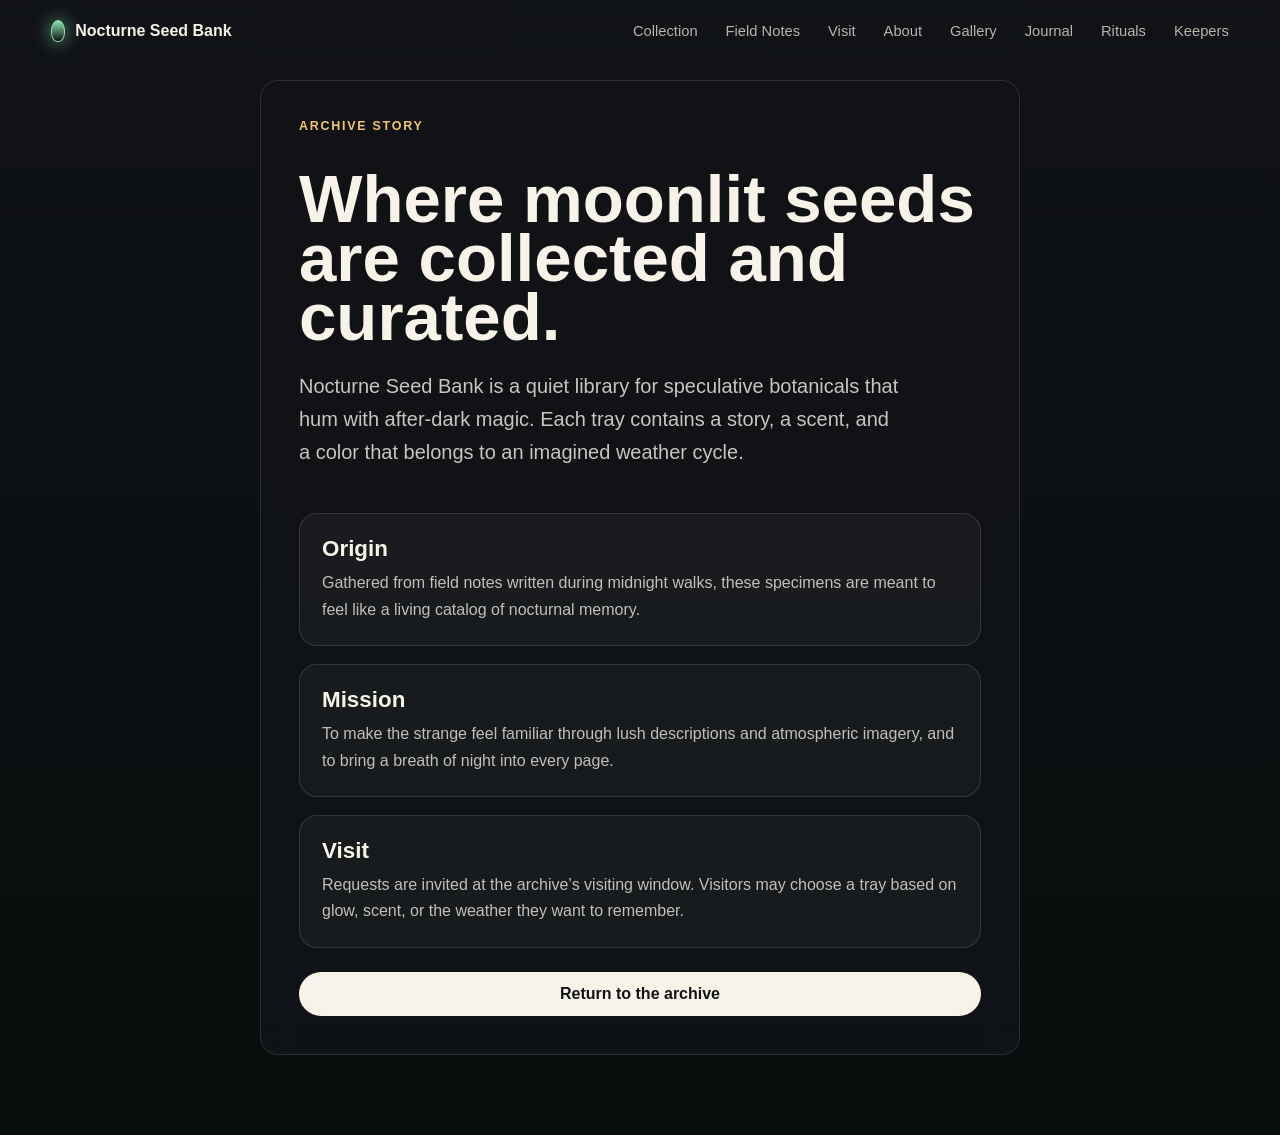
==== about.html @ 16e4c2e8 "second commit" ====
<!DOCTYPE html>
<html lang="en">
<head>
  <meta charset="UTF-8">
  <meta name="viewport" content="width=device-width, initial-scale=1.0">
  <title>About | Nocturne Seed Bank</title>
  <link rel="stylesheet" href="styles.css">
</head>
<body>
  <header class="site-header">
    <a class="brand" href="index.html" aria-label="Nocturne Seed Bank home">
      <span class="brand-mark"></span>
      Nocturne Seed Bank
    </a>
    <nav aria-label="Primary navigation">
      <a href="index.html#collection">Collection</a>
      <a href="index.html#field-notes">Field Notes</a>
      <a href="index.html#visit">Visit</a>
      <a href="about.html">About</a>
      <a href="gallery.html">Gallery</a>
      <a href="journal.html">Journal</a>
      <a href="rituals.html">Rituals</a>
      <a href="keepers.html">Keepers</a>
    </nav>
  </header>

  <main class="about-page">
    <section class="about-panel">
      <p class="eyebrow">Archive story</p>
      <h1>Where moonlit seeds are collected and curated.</h1>
      <p class="lede">Nocturne Seed Bank is a quiet library for speculative botanicals that hum with after-dark magic. Each tray contains a story, a scent, and a color that belongs to an imagined weather cycle.</p>

      <div class="about-grid">
        <article>
          <h2>Origin</h2>
          <p>Gathered from field notes written during midnight walks, these specimens are meant to feel like a living catalog of nocturnal memory.</p>
        </article>
        <article>
          <h2>Mission</h2>
          <p>To make the strange feel familiar through lush descriptions and atmospheric imagery, and to bring a breath of night into every page.</p>
        </article>
        <article>
          <h2>Visit</h2>
          <p>Requests are invited at the archive’s visiting window. Visitors may choose a tray based on glow, scent, or the weather they want to remember.</p>
        </article>
      </div>

      <a class="button primary" href="index.html">Return to the archive</a>
    </section>
  </main>
</body>
</html>
---- styles.css ----
:root {
  --ink: #111317;
  --paper: #f8f3e8;
  --mist: rgba(248, 243, 232, 0.76);
  --line: rgba(248, 243, 232, 0.26);
  --green: #8de3b3;
  --gold: #f2c66d;
  --coral: #ee866f;
  --blue: #8ab8ff;
}

* {
  box-sizing: border-box;
}

html {
  scroll-behavior: smooth;
}

body {
  min-height: 100vh;
  margin: 0;
  font-family: Arial, Helvetica, sans-serif;
  background: #111317;
  color: var(--paper);
}

body::before {
  position: fixed;
  inset: 0;
  z-index: -2;
  content: "";
  background:
    radial-gradient(circle at 12% 18%, rgba(141, 227, 179, 0.16), transparent 24rem),
    radial-gradient(circle at 84% 28%, rgba(238, 134, 111, 0.14), transparent 22rem),
    linear-gradient(145deg, #111317 0%, #19221d 45%, #271f1d 100%);
}

a {
  color: inherit;
  text-decoration: none;
}

#seed-canvas {
  position: fixed;
  inset: 0;
  z-index: -1;
  width: 100%;
  height: 100%;
}

.site-header {
  position: fixed;
  top: 0;
  left: 0;
  right: 0;
  z-index: 5;
  display: flex;
  align-items: center;
  justify-content: space-between;
  gap: 24px;
  padding: 20px clamp(18px, 4vw, 56px);
  background: linear-gradient(to bottom, rgba(17, 19, 23, 0.88), rgba(17, 19, 23, 0));
}

.brand,
nav {
  display: flex;
  align-items: center;
}

.brand {
  gap: 10px;
  font-weight: 700;
}

.brand-mark {
  width: 14px;
  height: 22px;
  border: 1px solid var(--green);
  border-radius: 50% 50% 44% 44%;
  background: linear-gradient(var(--green), transparent);
  box-shadow: 0 0 18px rgba(141, 227, 179, 0.72);
}

nav {
  gap: clamp(12px, 3vw, 28px);
  color: rgba(248, 243, 232, 0.72);
  font-size: 0.92rem;
}

nav a:hover {
  color: var(--paper);
}

main {
  position: relative;
  z-index: 1;
}

.hero {
  display: grid;
  grid-template-columns: minmax(0, 1.1fr) minmax(280px, 0.7fr);
  align-items: end;
  gap: clamp(32px, 7vw, 96px);
  min-height: 92vh;
  padding: 112px clamp(18px, 6vw, 84px) 56px;
}

.hero-copy {
  max-width: 760px;
}

.eyebrow {
  margin: 0 0 12px;
  color: var(--gold);
  font-size: 0.78rem;
  font-weight: 700;
  letter-spacing: 0.14em;
  text-transform: uppercase;
}

h1,
h2,
h3,
p {
  margin-top: 0;
}

h1 {
  max-width: 920px;
  margin-bottom: 22px;
  font-size: clamp(3.3rem, 9vw, 8.7rem);
  line-height: 0.88;
}

.lede {
  max-width: 600px;
  color: rgba(248, 243, 232, 0.8);
  font-size: clamp(1rem, 2vw, 1.25rem);
  line-height: 1.65;
}

.hero-actions {
  display: flex;
  flex-wrap: wrap;
  gap: 12px;
  margin-top: 30px;
}

.button {
  display: inline-flex;
  align-items: center;
  justify-content: center;
  min-height: 44px;
  padding: 0 18px;
  border: 1px solid rgba(248, 243, 232, 0.32);
  border-radius: 999px;
  color: var(--paper);
  font: inherit;
  font-weight: 700;
  cursor: pointer;
}

.button.primary {
  border-color: transparent;
  background: var(--paper);
  color: var(--ink);
}

.button.ghost {
  background: rgba(248, 243, 232, 0.08);
}

.button:hover {
  transform: translateY(-1px);
}

.specimen-panel {
  padding: 26px;
  border: 1px solid var(--line);
  border-radius: 8px;
  background: rgba(17, 19, 23, 0.56);
  backdrop-filter: blur(18px);
}

.panel-label {
  margin-bottom: 10px;
  color: var(--green);
  font-size: 0.78rem;
  font-weight: 700;
  text-transform: uppercase;
}

.specimen-panel h2 {
  margin-bottom: 12px;
  font-size: clamp(1.8rem, 4vw, 3rem);
}

.specimen-panel p {
  color: rgba(248, 243, 232, 0.76);
  line-height: 1.55;
}

dl {
  display: grid;
  grid-template-columns: repeat(3, 1fr);
  gap: 14px;
  margin: 24px 0 0;
}

dt {
  color: rgba(248, 243, 232, 0.5);
  font-size: 0.72rem;
  text-transform: uppercase;
}

dd {
  margin: 5px 0 0;
  font-weight: 700;
}

.collection,
.notes,
.visit {
  padding: 70px clamp(18px, 6vw, 84px);
}

.section-heading {
  display: flex;
  align-items: end;
  justify-content: space-between;
  gap: 24px;
  margin-bottom: 24px;
}

.section-heading h2,
.visit h2 {
  margin-bottom: 0;
  font-size: clamp(2rem, 5vw, 4.4rem);
  line-height: 0.96;
}

.seed-grid {
  display: grid;
  grid-template-columns: repeat(3, minmax(0, 1fr));
  gap: 16px;
}

  .collection-tools {
    display: grid;
    gap: 12px;
    margin-bottom: 18px;
    max-width: 520px;
  }

  .collection-tools label {
    font-size: 0.95rem;
    color: rgba(248, 243, 232, 0.78);
    font-weight: 700;
  }

  .search-input,
  .notes-form-row input {
    width: 100%;
    min-height: 46px;
    padding: 0 16px;
    border: 1px solid rgba(248, 243, 232, 0.22);
    border-radius: 999px;
    background: rgba(17, 19, 23, 0.64);
    color: var(--paper);
    font: inherit;
  }

  .search-input::placeholder,
  .notes-form-row input::placeholder {
    color: rgba(248, 243, 232, 0.52);
  }

  .no-results {
    color: rgba(248, 243, 232, 0.68);
    font-style: italic;
  }

  .seed-card {
    min-height: 230px;
    padding: 22px;
    border: 1px solid rgba(17, 19, 23, 0.12);
    border-radius: 8px;
    background: var(--mist);
    color: var(--ink);
    transition: transform 0.24s ease, box-shadow 0.24s ease, border-color 0.24s ease;
  }

  .seed-card:hover,
  .seed-card--active {
    transform: translateY(-4px);
    box-shadow: 0 22px 56px rgba(0, 0, 0, 0.12);
    border-color: rgba(248, 243, 232, 0.38);
  }

  .seed-card h3 {
    margin-bottom: 10px;
    font-size: 1.35rem;
  }

  .seed-card p {
    margin-bottom: 0;
    color: rgba(17, 19, 23, 0.74);
    line-height: 1.55;
  }

  .seed-swatch {
    display: block;
    width: 46px;
    height: 46px;
    margin-bottom: 42px;
    border-radius: 50%;
  }

  .seed-swatch--0 {
    background: radial-gradient(circle, #d9ffe8, var(--green));
  }

  .seed-swatch--1 {
    background: radial-gradient(circle, #ffe1ca, var(--coral));
  }

  .seed-swatch--2 {
    background: radial-gradient(circle, #edf4ff, var(--blue));
  }

  .notes-content {
    display: grid;
    gap: 22px;
  }

  .notes-form {
    display: grid;
    gap: 12px;
  }

  .notes-form-row {
    display: flex;
    gap: 12px;
    flex-wrap: wrap;
  }

  .notes-form-row button {
    flex: 1 1 auto;
    min-width: 160px;
  }

  .notes ol {
    display: grid;
    gap: 14px;
    margin: 0;
    padding-left: 1.25rem;
    color: rgba(248, 243, 232, 0.82);
    font-size: clamp(1.1rem, 2vw, 1.6rem);
    line-height: 1.42;
  }

.notes {
  display: grid;
  grid-template-columns: 0.75fr 1fr;
  gap: clamp(28px, 6vw, 72px);
  background: rgba(248, 243, 232, 0.08);
}

.notes ol {
  display: grid;
  gap: 14px;
  margin: 0;
  padding-left: 1.25rem;
  color: rgba(248, 243, 232, 0.82);
  font-size: clamp(1.1rem, 2vw, 1.6rem);
  line-height: 1.42;
}

.visit {
  display: flex;
  align-items: center;
  justify-content: space-between;
  gap: 28px;
  min-height: 46vh;
}

.visit-page {
  min-height: 100vh;
  display: grid;
  place-items: center;
  padding: 80px 18px;
  background: linear-gradient(180deg, rgba(17, 19, 23, 1) 0%, rgba(22, 28, 24, 0.94) 100%);
}

.about-page {
  min-height: 100vh;
  display: grid;
  place-items: center;
  padding: 80px 18px;
  background: linear-gradient(180deg, rgba(17, 19, 23, 1) 0%, rgba(9, 13, 13, 0.98) 100%);
}

.about-panel {
  width: min(760px, 100%);
  padding: 38px;
  border: 1px solid rgba(248, 243, 232, 0.12);
  border-radius: 18px;
  background: rgba(17, 19, 23, 0.92);
  backdrop-filter: blur(18px);
  display: grid;
  gap: 24px;
}

.about-panel h1 {
  margin-bottom: 0;
  font-size: clamp(2.8rem, 6vw, 4.2rem);
}

.about-grid {
  display: grid;
  gap: 18px;
}

.about-grid article {
  padding: 22px;
  border: 1px solid rgba(248, 243, 232, 0.12);
  border-radius: 18px;
  background: rgba(248, 243, 232, 0.04);
}

.about-grid h2 {
  margin: 0 0 8px;
  font-size: 1.4rem;
}

.about-grid p {
  margin: 0;
  color: rgba(248, 243, 232, 0.76);
  line-height: 1.65;
}

.gallery-page {
  min-height: 100vh;
  display: grid;
  place-items: center;
  padding: 80px 18px;
  background: linear-gradient(180deg, rgba(17, 19, 23, 1) 0%, rgba(10, 15, 18, 0.98) 100%);
}

.gallery-panel {
  width: min(860px, 100%);
  padding: 38px;
  border: 1px solid rgba(248, 243, 232, 0.12);
  border-radius: 18px;
  background: rgba(17, 19, 23, 0.92);
  backdrop-filter: blur(18px);
  display: grid;
  gap: 24px;
}

.gallery-grid {
  display: grid;
  grid-template-columns: repeat(3, minmax(0, 1fr));
  gap: 18px;
}

.gallery-card {
  padding: 24px;
  border-radius: 18px;
  color: var(--ink);
  min-height: 200px;
  display: grid;
  gap: 14px;
  border: 1px solid rgba(248, 243, 232, 0.1);
  background: rgba(248, 243, 232, 0.05);
}

.gallery-card h2 {
  margin: 0;
  font-size: 1.45rem;
}

.gallery-card p {
  margin: 0;
  color: rgba(17, 19, 23, 0.76);
  line-height: 1.6;
}

.gallery-card--mint {
  background: linear-gradient(180deg, rgba(141, 227, 179, 0.18), rgba(255, 255, 255, 0.05));
}

.gallery-card--coral {
  background: linear-gradient(180deg, rgba(238, 134, 111, 0.18), rgba(255, 255, 255, 0.05));
}

.gallery-card--blue {
  background: linear-gradient(180deg, rgba(138, 184, 255, 0.16), rgba(255, 255, 255, 0.05));
}

.gallery-card--gold {
  background: linear-gradient(180deg, rgba(242, 198, 109, 0.18), rgba(255, 255, 255, 0.05));
}

.gallery-card--rose {
  background: linear-gradient(180deg, rgba(245, 171, 184, 0.18), rgba(255, 255, 255, 0.05));
}

.gallery-card--blue-dark {
  background: linear-gradient(180deg, rgba(119, 148, 214, 0.18), rgba(255, 255, 255, 0.05));
}

.journal-page {
  min-height: 100vh;
  display: grid;
  place-items: center;
  padding: 80px 18px;
  background: linear-gradient(180deg, rgba(17, 19, 23, 1) 0%, rgba(9, 13, 13, 0.98) 100%);
}

.journal-panel {
  width: min(760px, 100%);
  padding: 38px;
  border: 1px solid rgba(248, 243, 232, 0.12);
  border-radius: 18px;
  background: rgba(17, 19, 23, 0.92);
  backdrop-filter: blur(18px);
  display: grid;
  gap: 24px;
}

.journal-grid {
  display: grid;
  gap: 18px;
  grid-template-columns: 1fr;
}

.journal-grid article {
  padding: 24px;
  border-radius: 18px;
  background: rgba(248, 243, 232, 0.05);
  border: 1px solid rgba(248, 243, 232, 0.1);
  display: grid;
  gap: 14px;
}

.journal-grid time {
  display: block;
  color: rgba(248, 243, 232, 0.62);
  letter-spacing: 0.12em;
  text-transform: uppercase;
  font-size: 0.87rem;
}

.rituals-page,
.keepers-page {
  min-height: 100vh;
  display: grid;
  place-items: center;
  padding: 80px 18px;
  background: linear-gradient(180deg, rgba(17, 19, 23, 1) 0%, rgba(9, 13, 13, 0.98) 100%);
}

.rituals-panel,
.keepers-panel {
  width: min(760px, 100%);
  padding: 38px;
  border: 1px solid rgba(248, 243, 232, 0.12);
  border-radius: 18px;
  background: rgba(17, 19, 23, 0.92);
  backdrop-filter: blur(18px);
  display: grid;
  gap: 24px;
}

.rituals-list,
.keepers-grid {
  display: grid;
  gap: 18px;
  grid-template-columns: repeat(3, minmax(0, 1fr));
}

.rituals-list article,
.keepers-grid article {
  padding: 24px;
  border-radius: 18px;
  background: rgba(248, 243, 232, 0.05);
  border: 1px solid rgba(248, 243, 232, 0.1);
  display: grid;
  gap: 14px;
}

.rituals-list article h2,
.keepers-grid article h2 {
  margin: 0;
  font-size: 1.45rem;
}

.rituals-list article p,
.keepers-grid article p {
  margin: 0;
  color: rgba(17, 19, 23, 0.76);
  line-height: 1.6;
}

@media (max-width: 820px) {
  .gallery-grid,
  .journal-grid,
  .rituals-list,
  .keepers-grid {
    grid-template-columns: 1fr;
  }

  .journal-page,
  .gallery-page,
  .about-page,
  .visit-page {
    padding: 40px 18px;
  }

  .journal-panel,
  .gallery-panel,
  .about-panel,
  .visit-panel {
    width: 100%;
    padding: 28px;
  }

  .visit-panel {
    width: min(740px, 100%);
    padding: 38px;
    border: 1px solid rgba(248, 243, 232, 0.12);
    border-radius: 18px;
    background: rgba(17, 19, 23, 0.88);
    backdrop-filter: blur(24px);
  }

  .request-form {
    display: grid;
    gap: 16px;
    margin-top: 24px;
  }

  .request-form label {
    color: rgba(248, 243, 232, 0.82);
    font-weight: 700;
  }

  .request-form input,
  .request-form textarea {
    width: 100%;
    padding: 16px 18px;
    border: 1px solid rgba(248, 243, 232, 0.16);
    border-radius: 14px;
    background: rgba(248, 243, 232, 0.04);
    color: var(--paper);
    font: inherit;
  }

  .request-form textarea {
    resize: vertical;
    min-height: 140px;
  }

  .note {
    margin-top: 18px;
    color: rgba(248, 243, 232, 0.68);
    font-size: 0.95rem;
  }
}

@media (max-width: 820px) {
  .site-header {
    position: absolute;
    align-items: flex-start;
  }

  nav {
    display: none;
  }

  .hero,
  .notes,
  .visit {
    grid-template-columns: 1fr;
  }

  .hero {
    min-height: auto;
    padding-top: 112px;
  }

  .seed-grid {
    grid-template-columns: 1fr;
  }

  .visit {
    align-items: flex-start;
    flex-direction: column;
  }

  dl {
    grid-template-columns: 1fr;
  }
}
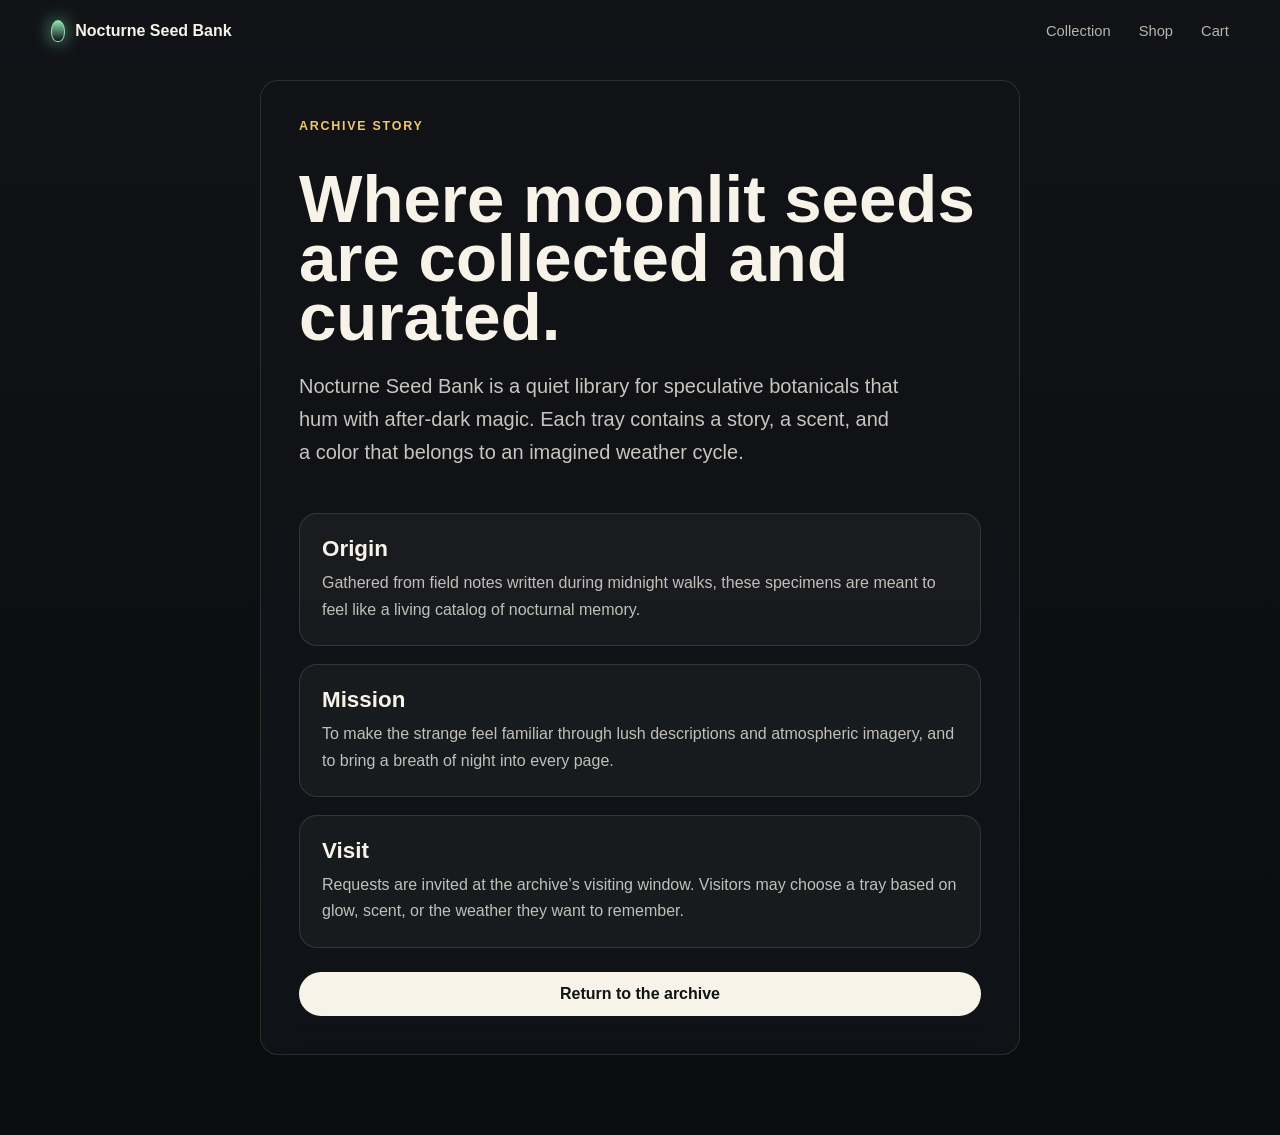
==== commit 5bd06f46: "second commit" ====
--- a/about.html
+++ b/about.html
@@ -14,13 +14,8 @@
     </a>
     <nav aria-label="Primary navigation">
       <a href="index.html#collection">Collection</a>
-      <a href="index.html#field-notes">Field Notes</a>
-      <a href="index.html#visit">Visit</a>
-      <a href="about.html">About</a>
-      <a href="gallery.html">Gallery</a>
-      <a href="journal.html">Journal</a>
-      <a href="rituals.html">Rituals</a>
-      <a href="keepers.html">Keepers</a>
+      <a href="gallery.html">Shop</a>
+      <a href="cart.html">Cart</a>
     </nav>
   </header>
 
--- a/styles.css
+++ b/styles.css
@@ -605,12 +605,345 @@
   line-height: 1.6;
 }
 
+/* Ecommerce Styles */
+.shop-page,
+.cart-page,
+.checkout-page,
+.confirmation-page {
+  min-height: 100vh;
+  display: grid;
+  place-items: center;
+  padding: 80px 18px;
+  background: linear-gradient(180deg, rgba(17, 19, 23, 1) 0%, rgba(10, 12, 15, 0.98) 100%);
+}
+
+.shop-panel,
+.cart-panel,
+.checkout-panel,
+.confirmation-panel {
+  width: min(960px, 100%);
+  padding: 38px;
+  border: 1px solid rgba(248, 243, 232, 0.12);
+  border-radius: 18px;
+  background: rgba(17, 19, 23, 0.92);
+  backdrop-filter: blur(18px);
+  display: grid;
+  gap: 24px;
+}
+
+.products-grid {
+  display: grid;
+  grid-template-columns: repeat(3, minmax(0, 1fr));
+  gap: 18px;
+}
+
+.product-card {
+  padding: 24px;
+  border-radius: 18px;
+  color: var(--ink);
+  min-height: 280px;
+  display: grid;
+  gap: 14px;
+  border: 1px solid rgba(248, 243, 232, 0.1);
+  background: rgba(248, 243, 232, 0.05);
+  position: relative;
+}
+
+.product-card h2 {
+  margin: 0;
+  font-size: 1.35rem;
+}
+
+.product-card p {
+  margin: 0;
+  color: rgba(17, 19, 23, 0.76);
+  line-height: 1.5;
+}
+
+.product-card dl {
+  display: grid;
+  grid-template-columns: 1fr;
+  gap: 8px;
+  margin: 0;
+}
+
+.product-card dt {
+  color: rgba(17, 19, 23, 0.62);
+  font-size: 0.75rem;
+  text-transform: uppercase;
+  margin: 0;
+}
+
+.product-card dd {
+  margin: 0 0 10px;
+  font-weight: 600;
+  color: rgba(17, 19, 23, 0.84);
+}
+
+.product-footer {
+  display: flex;
+  justify-content: space-between;
+  align-items: center;
+  gap: 12px;
+  margin-top: auto;
+  padding-top: 14px;
+  border-top: 1px solid rgba(17, 19, 23, 0.1);
+}
+
+.product-price {
+  font-size: 1.25rem;
+  font-weight: 700;
+  color: rgba(17, 19, 23, 0.92);
+}
+
+.product-card--0 {
+  background: linear-gradient(180deg, rgba(141, 227, 179, 0.12), rgba(255, 255, 255, 0.04));
+}
+
+.product-card--1 {
+  background: linear-gradient(180deg, rgba(238, 134, 111, 0.12), rgba(255, 255, 255, 0.04));
+}
+
+.product-card--2 {
+  background: linear-gradient(180deg, rgba(138, 184, 255, 0.12), rgba(255, 255, 255, 0.04));
+}
+
+/* Cart Page */
+.cart-content {
+  display: grid;
+  gap: 24px;
+}
+
+.cart-items {
+  display: grid;
+  gap: 16px;
+}
+
+.cart-item {
+  padding: 18px;
+  border: 1px solid rgba(248, 243, 232, 0.1);
+  border-radius: 14px;
+  background: rgba(248, 243, 232, 0.04);
+  display: grid;
+  grid-template-columns: 1fr auto auto;
+  gap: 20px;
+  align-items: center;
+}
+
+.cart-item-info h2 {
+  margin: 0 0 6px;
+  font-size: 1.1rem;
+}
+
+.cart-item-info p {
+  margin: 0;
+  color: rgba(248, 243, 232, 0.72);
+}
+
+.cart-item-controls {
+  display: flex;
+  gap: 12px;
+  align-items: center;
+}
+
+.cart-item-controls label {
+  color: rgba(248, 243, 232, 0.72);
+  font-size: 0.9rem;
+}
+
+.cart-item-controls input {
+  width: 60px;
+  padding: 8px;
+  border: 1px solid rgba(248, 243, 232, 0.2);
+  border-radius: 6px;
+  background: rgba(17, 19, 23, 0.64);
+  color: var(--paper);
+}
+
+.cart-item-total {
+  font-size: 1.2rem;
+  font-weight: 700;
+  color: var(--paper);
+  text-align: right;
+  min-width: 100px;
+}
+
+.cart-summary {
+  border: 1px solid rgba(248, 243, 232, 0.1);
+  border-radius: 14px;
+  padding: 20px;
+  background: rgba(248, 243, 232, 0.04);
+}
+
+.summary-row {
+  display: flex;
+  justify-content: space-between;
+  margin-bottom: 12px;
+  color: rgba(248, 243, 232, 0.82);
+}
+
+.summary-total {
+  border-top: 1px solid rgba(248, 243, 232, 0.1);
+  padding-top: 12px;
+  margin-top: 12px;
+  font-size: 1.15rem;
+  font-weight: 700;
+  color: var(--paper);
+}
+
+.cart-empty {
+  padding: 40px;
+  text-align: center;
+  color: rgba(248, 243, 232, 0.72);
+}
+
+.cart-empty a {
+  color: var(--green);
+  text-decoration: underline;
+}
+
+.cart-actions {
+  display: flex;
+  gap: 12px;
+  flex-wrap: wrap;
+}
+
+/* Checkout Page */
+.checkout-form {
+  display: grid;
+  gap: 24px;
+}
+
+fieldset {
+  border: 1px solid rgba(248, 243, 232, 0.1);
+  border-radius: 14px;
+  padding: 20px;
+  background: rgba(248, 243, 232, 0.04);
+}
+
+legend {
+  padding: 0 8px;
+  font-size: 1.05rem;
+  font-weight: 700;
+  color: var(--paper);
+}
+
+fieldset label {
+  display: block;
+  margin-bottom: 12px;
+  color: rgba(248, 243, 232, 0.82);
+  font-weight: 600;
+}
+
+fieldset input[type="text"],
+fieldset input[type="email"] {
+  width: 100%;
+  padding: 12px 16px;
+  border: 1px solid rgba(248, 243, 232, 0.15);
+  border-radius: 8px;
+  background: rgba(17, 19, 23, 0.64);
+  color: var(--paper);
+  margin-bottom: 14px;
+}
+
+fieldset input[type="radio"] {
+  margin-right: 8px;
+}
+
+.order-total {
+  padding: 18px;
+  border: 1px solid rgba(248, 243, 232, 0.1);
+  border-radius: 14px;
+  background: rgba(248, 243, 232, 0.04);
+  font-size: 1.1rem;
+  color: var(--paper);
+  text-align: center;
+}
+
+/* Order Confirmation */
+.confirmation-content {
+  display: grid;
+  gap: 20px;
+}
+
+.order-details {
+  display: grid;
+  gap: 18px;
+}
+
+.detail-section {
+  padding: 18px;
+  border: 1px solid rgba(248, 243, 232, 0.1);
+  border-radius: 14px;
+  background: rgba(248, 243, 232, 0.04);
+}
+
+.detail-section h2 {
+  margin: 0 0 10px;
+  font-size: 0.95rem;
+  color: var(--gold);
+  text-transform: uppercase;
+  letter-spacing: 0.1em;
+}
+
+.detail-section p {
+  margin: 0;
+  color: rgba(248, 243, 232, 0.82);
+  line-height: 1.6;
+}
+
+.order-items {
+  list-style: none;
+  padding: 0;
+  margin: 0;
+  display: grid;
+  gap: 10px;
+}
+
+.order-items li {
+  display: flex;
+  justify-content: space-between;
+  padding: 10px 0;
+  border-bottom: 1px solid rgba(248, 243, 232, 0.08);
+  color: rgba(248, 243, 232, 0.82);
+}
+
+.order-items li:last-child {
+  border-bottom: none;
+}
+
+.item-total {
+  font-weight: 700;
+}
+
+.order-total-section .order-total-amount {
+  font-size: 1.35rem;
+  color: var(--paper);
+}
+
+.confirmation-note {
+  font-size: 0.9rem;
+  color: rgba(248, 243, 232, 0.72);
+  font-style: italic;
+}
+
+.confirmation-actions {
+  display: flex;
+  gap: 12px;
+  flex-wrap: wrap;
+}
+
 @media (max-width: 820px) {
-  .gallery-grid,
-  .journal-grid,
-  .rituals-list,
-  .keepers-grid {
+  .products-grid {
     grid-template-columns: 1fr;
+  }
+
+  .cart-item {
+    grid-template-columns: 1fr;
+  }
+
+  .product-card {
+    min-height: auto;
   }
 
   .journal-page,
